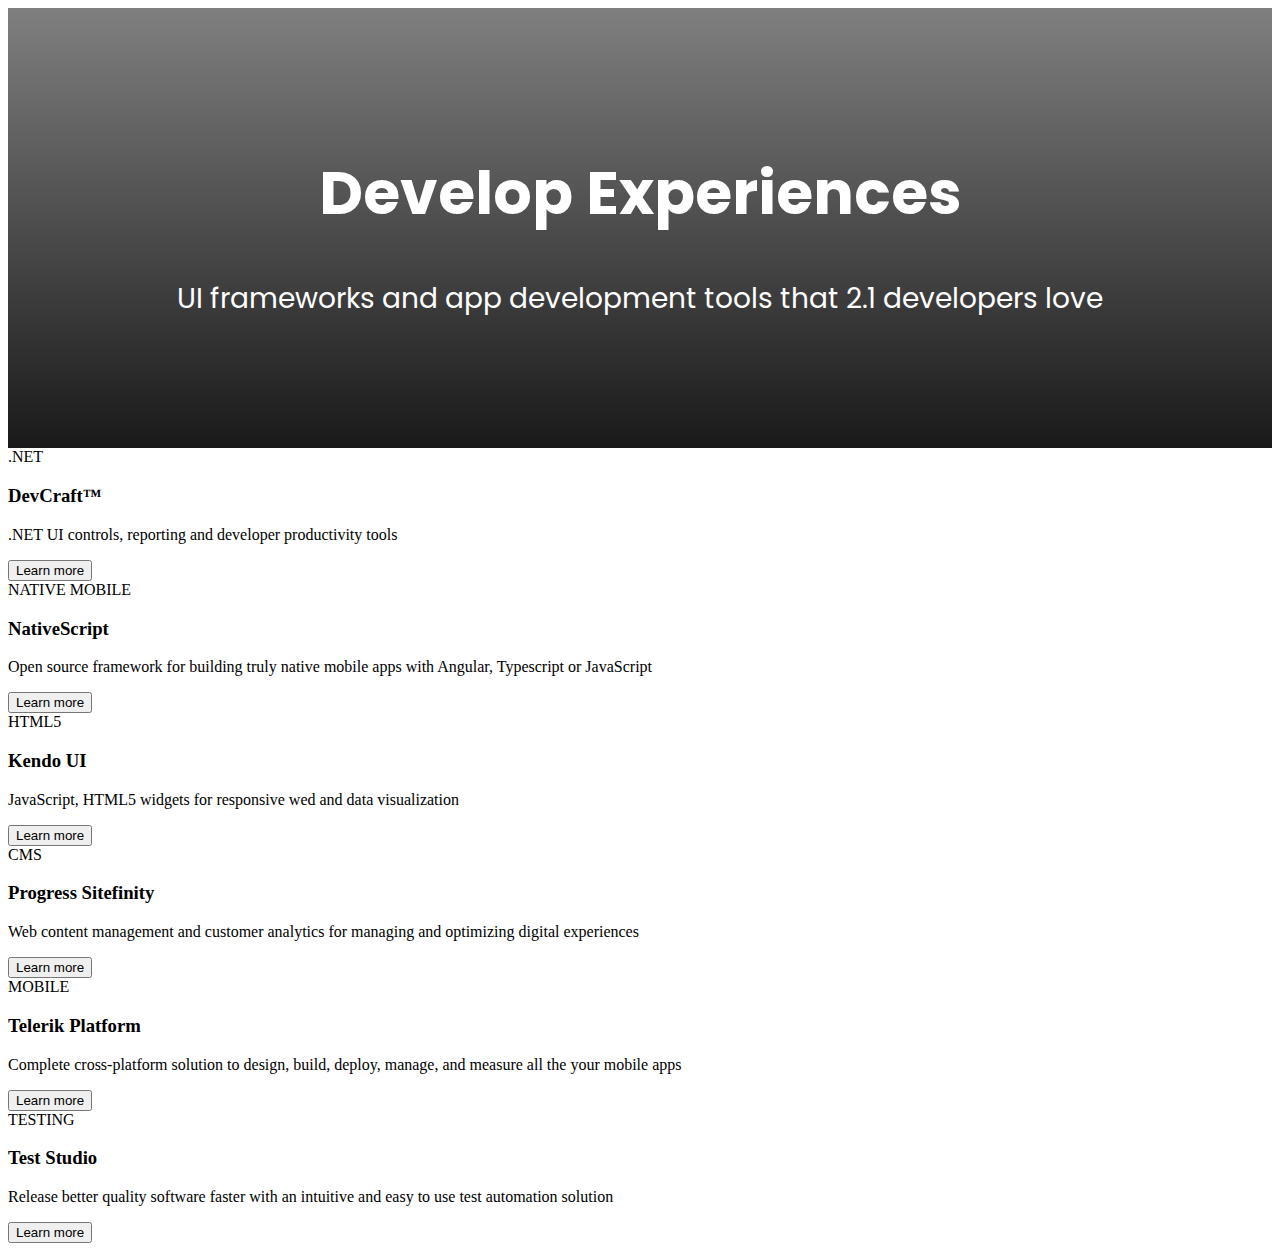
==== 9. BEM/index.html @ 1503f7b1 "add html file to the BEM exercise" ====
<!DOCTYPE html>
<html lang="en">
	<head>
		<meta charset="UTF-8">
		<title>UI Frameworks</title>
        <link rel="preconnect" href="https://fonts.gstatic.com">
		<link href="https://fonts.googleapis.com/css2?family=Montserrat:wght@400;600&display=swap" rel="stylesheet">
        <link href="https://fonts.googleapis.com/css2?family=Poppins:wght@200;300;400;500;600&display=swap" rel="stylesheet">   
		<link rel="stylesheet" href="./style.css">
	</head>
	<body>
        <section class="hero">
            <div class="overlay">
                <div class="content">
                    <h1 class="hero_txt">Develop Experiences</h1>
                    <p class="hero_txt hero_txt--paragraph">UI frameworks and app development tools that 2.1 developers love</p>
                </div>
            </div>
        </section>
        <section class="tools_container">
            <div class="card">
                <span class="card_label card_label--green">.NET</span>
                <h3 class="card_title">DevCraft™</h3>
                <p class="card_text">.NET UI controls, reporting and developer productivity tools</p>
                <button class="button button--bg-green">Learn more</button>
            </div>
            <div class="card">
                <span class="card_label card_label--blue">NATIVE MOBILE</span>
                <h3 class="card_title">NativeScript</h3>
                <p class="card_text">Open source framework for building truly native mobile apps with Angular, Typescript or JavaScript</p>
                <button class="button button--bg-blue">Learn more</button>
            </div>
            <div class="card">
                <span class="card_label card_label--red">HTML5</span>
                <h3 class="card_title">Kendo UI</h3>
                <p class="card_text">JavaScript, HTML5 widgets for responsive wed and data visualization</p>
                <button class="button button--bg-red">Learn more</button>
            </div>
            <div class="card">
                <span class="card_label">CMS</span>
                <h3 class="card_title">Progress Sitefinity</h3>
                <p class="card_text">Web content management and customer analytics for managing and optimizing digital experiences</p>
                <button class="button">Learn more</button>
            </div>
            <div class="card">
                <span class="card_label">MOBILE</span>
                <h3 class="card_title">Telerik Platform</h3>
                <p class="card_text">Complete cross-platform solution to design, build, deploy, manage, and measure all the your mobile apps</p>
                <button class="button">Learn more</button>
            </div>
            <div class="card">
                <span class="card_label">TESTING</span>
                <h3 class="card_title">Test Studio</h3>
                <p class="card_text">Release better quality software faster with an intuitive and easy to use test automation solution</p>
                <button class="button">Learn more</button>
            </div>
        </section>
	</body>
</html>
---- 9. BEM/style.css ----
.hero {
    background: linear-gradient(rgba(0,0,0,0.5), rgba(0,0,0,0.9)), url("https://cdn.pixabay.com/photo/2016/01/19/16/49/laptop-1149412_1280.jpg");
    background-position: center;
    background-repeat: no-repeat;
    position: relative;
    padding: 100px;
    background-size: cover;
}

.hero_txt {
    color: white;
    font-size: 60px;
    text-align: center;
    font-family: Poppins;
}

.hero_txt--paragraph {
    font-size: 28px;
}

.tools_container {
    position: flex;
    flex-flow: row wrap;
}
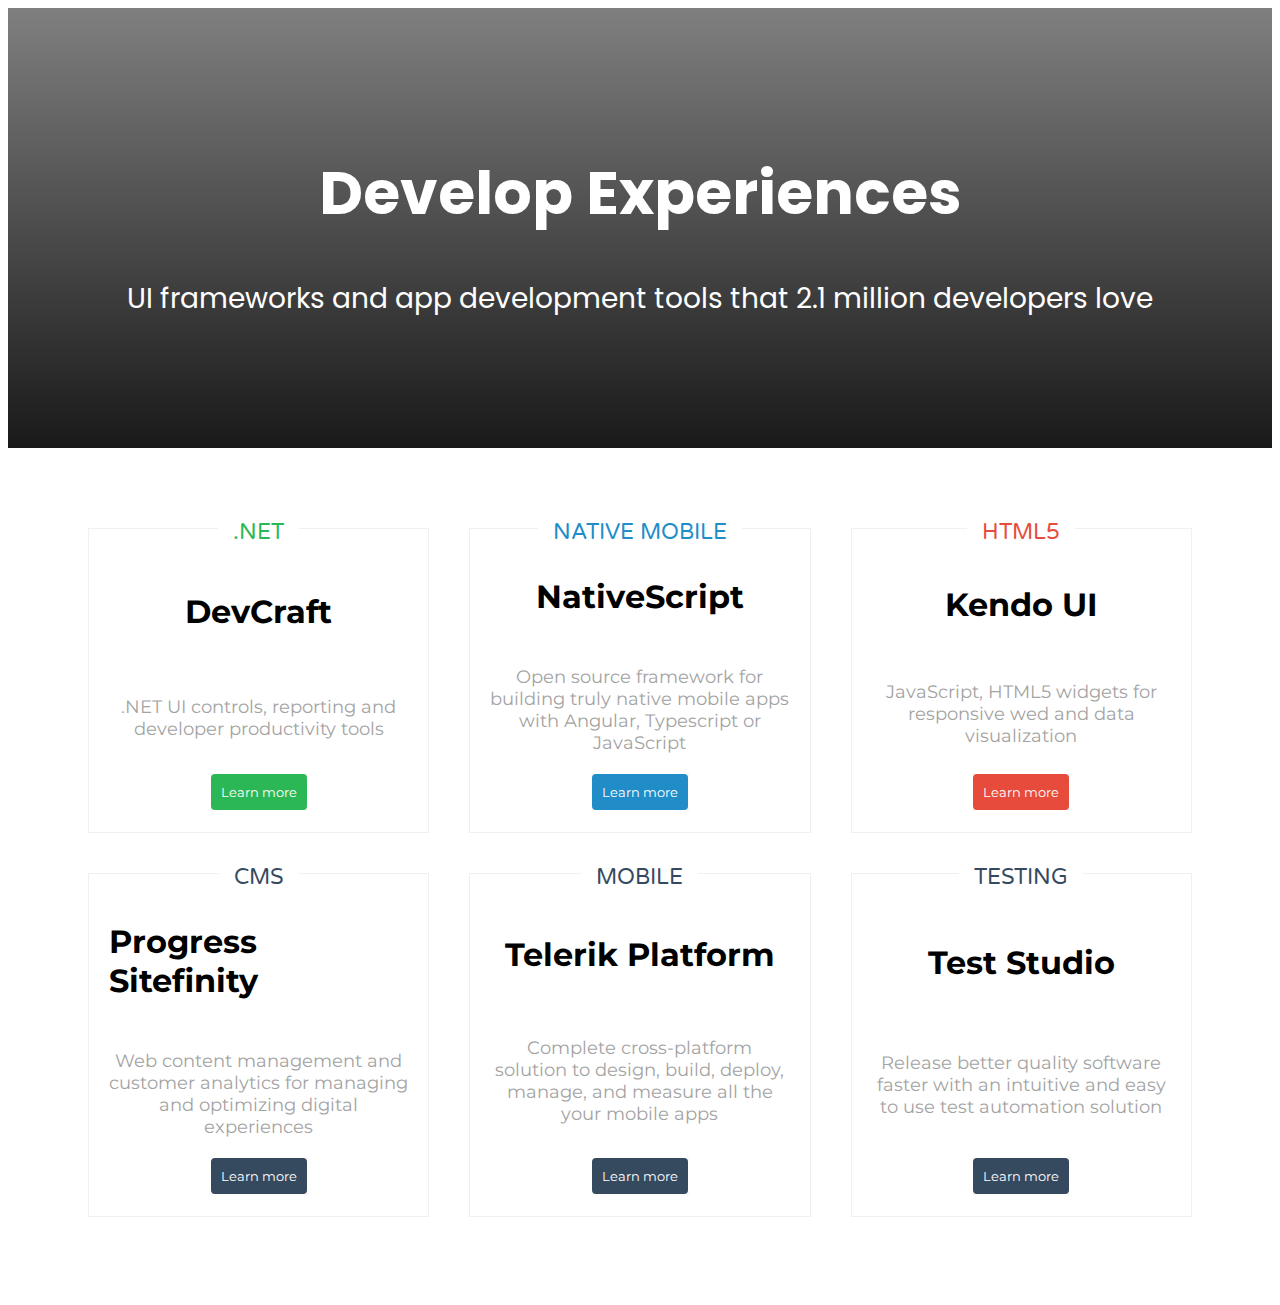
==== commit ea79915c: "add style to the BEM exercise" ====
--- a/9. BEM/index.html
+++ b/9. BEM/index.html
@@ -5,7 +5,8 @@
 		<title>UI Frameworks</title>
         <link rel="preconnect" href="https://fonts.gstatic.com">
 		<link href="https://fonts.googleapis.com/css2?family=Montserrat:wght@400;600&display=swap" rel="stylesheet">
-        <link href="https://fonts.googleapis.com/css2?family=Poppins:wght@200;300;400;500;600&display=swap" rel="stylesheet">   
+        <link href="https://fonts.googleapis.com/css2?family=Poppins:wght@200;300;400;500;600&display=swap" rel="stylesheet">
+        <link href="https://fonts.googleapis.com/css2?family=Varela+Round&display=swap" rel="stylesheet">
 		<link rel="stylesheet" href="./style.css">
 	</head>
 	<body>
@@ -13,43 +14,43 @@
             <div class="overlay">
                 <div class="content">
                     <h1 class="hero_txt">Develop Experiences</h1>
-                    <p class="hero_txt hero_txt--paragraph">UI frameworks and app development tools that 2.1 developers love</p>
+                    <p class="hero_txt hero_txt--paragraph">UI frameworks and app development tools that 2.1 million developers love</p>
                 </div>
             </div>
         </section>
         <section class="tools_container">
             <div class="card">
-                <span class="card_label card_label--green">.NET</span>
-                <h3 class="card_title">DevCraft™</h3>
+                <div class="card_label card_label--green">.NET</div>
+                <h3 class="card_title">DevCraft</h3>
                 <p class="card_text">.NET UI controls, reporting and developer productivity tools</p>
                 <button class="button button--bg-green">Learn more</button>
             </div>
             <div class="card">
-                <span class="card_label card_label--blue">NATIVE MOBILE</span>
+                <div class="card_label card_label--blue">NATIVE MOBILE</div>
                 <h3 class="card_title">NativeScript</h3>
                 <p class="card_text">Open source framework for building truly native mobile apps with Angular, Typescript or JavaScript</p>
                 <button class="button button--bg-blue">Learn more</button>
             </div>
             <div class="card">
-                <span class="card_label card_label--red">HTML5</span>
+                <div class="card_label card_label--red">HTML5</div>
                 <h3 class="card_title">Kendo UI</h3>
                 <p class="card_text">JavaScript, HTML5 widgets for responsive wed and data visualization</p>
                 <button class="button button--bg-red">Learn more</button>
             </div>
             <div class="card">
-                <span class="card_label">CMS</span>
+                <div class="card_label">CMS</div>
                 <h3 class="card_title">Progress Sitefinity</h3>
                 <p class="card_text">Web content management and customer analytics for managing and optimizing digital experiences</p>
                 <button class="button">Learn more</button>
             </div>
             <div class="card">
-                <span class="card_label">MOBILE</span>
+                <div class="card_label">MOBILE</div>
                 <h3 class="card_title">Telerik Platform</h3>
                 <p class="card_text">Complete cross-platform solution to design, build, deploy, manage, and measure all the your mobile apps</p>
                 <button class="button">Learn more</button>
             </div>
             <div class="card">
-                <span class="card_label">TESTING</span>
+                <div class="card_label">TESTING</div>
                 <h3 class="card_title">Test Studio</h3>
                 <p class="card_text">Release better quality software faster with an intuitive and easy to use test automation solution</p>
                 <button class="button">Learn more</button>
--- a/9. BEM/style.css
+++ b/9. BEM/style.css
@@ -21,7 +21,77 @@
 }
 
 .tools_container {
-    position: flex;
-    flex-flow: row wrap;
+    display: grid;
+    grid-template-columns: repeat(3, 1fr);
+    grid-gap: 40px;
+    padding: 80px;
 }
 
+.card {
+    display: flex;
+    flex-flow: column wrap;
+    align-items: center;
+    border: 0.2px solid #f0f0f0;
+    padding: 20px;
+    font-size: 30px;
+    box-sizing: border-box;
+    justify-content: space-between;
+}
+
+.card_label {
+    font-family: Varela Round;
+    color:#354a5f;
+    font-size: 22px;
+    background-color: white;
+    margin-top: -30px;
+    padding: 0 15px;
+    width: fit-content;
+}
+
+.card_title {
+    font-family: Montserrat;
+    font-weight: 500px;
+    font-size: 32px;
+}
+
+.card_label--green {
+    color: #2cb756;
+}
+
+.card_label--blue {
+    color: #208dc8;
+}
+
+.card_label--red {
+    color: #e74b3c;
+}
+
+.card_text {
+    font-family: Montserrat;
+    font-weight: 200px;
+    color:#a3a3a3;
+    font-size: 18px;
+    text-align: center;
+}
+
+.button {
+    font-family: Montserrat;
+    background-color: #354a5f;
+    color: white;
+    padding: 10px;
+    border-radius: 5px;
+    outline: auto;
+    cursor: pointer;
+}
+
+.button--bg-green {
+    background-color: #2cb756; 
+}
+
+.button--bg-blue {
+    background-color: #208dc8;
+}
+
+.button--bg-red {
+    background-color: #e74b3c;
+}